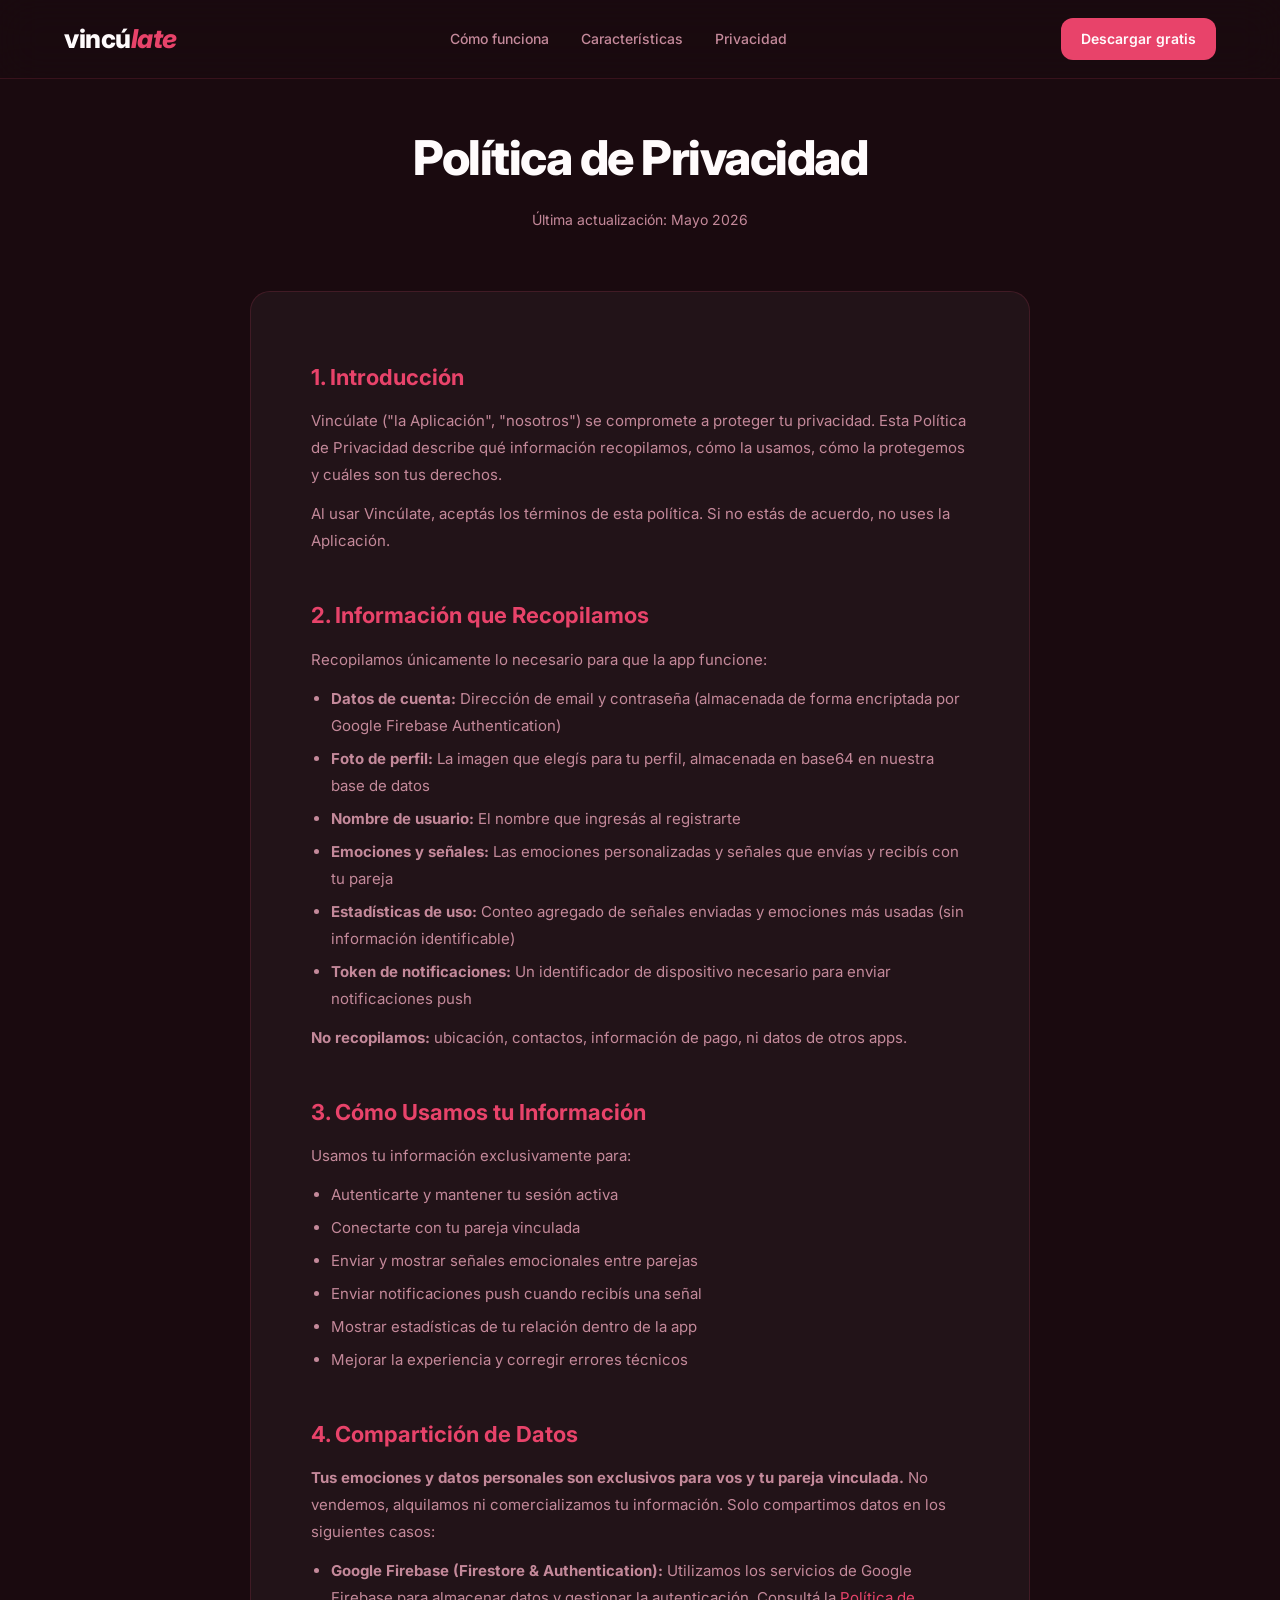
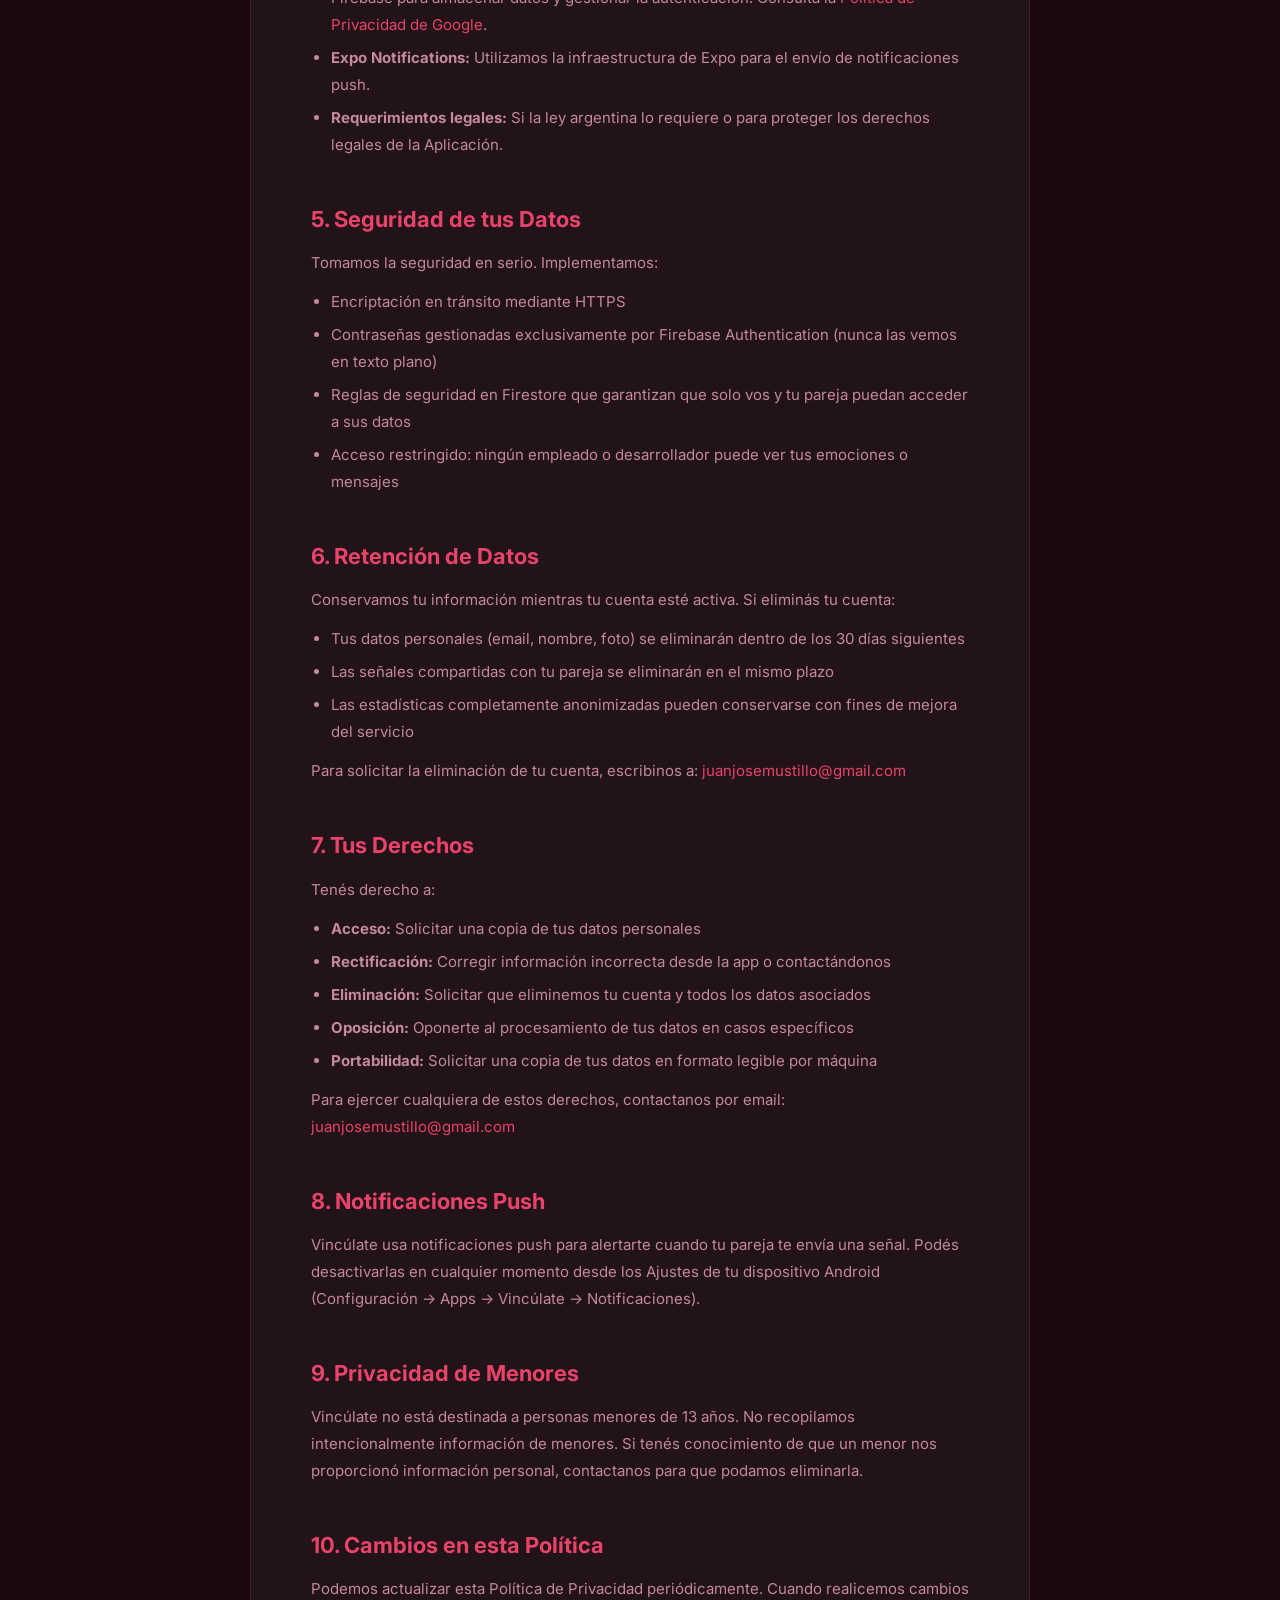
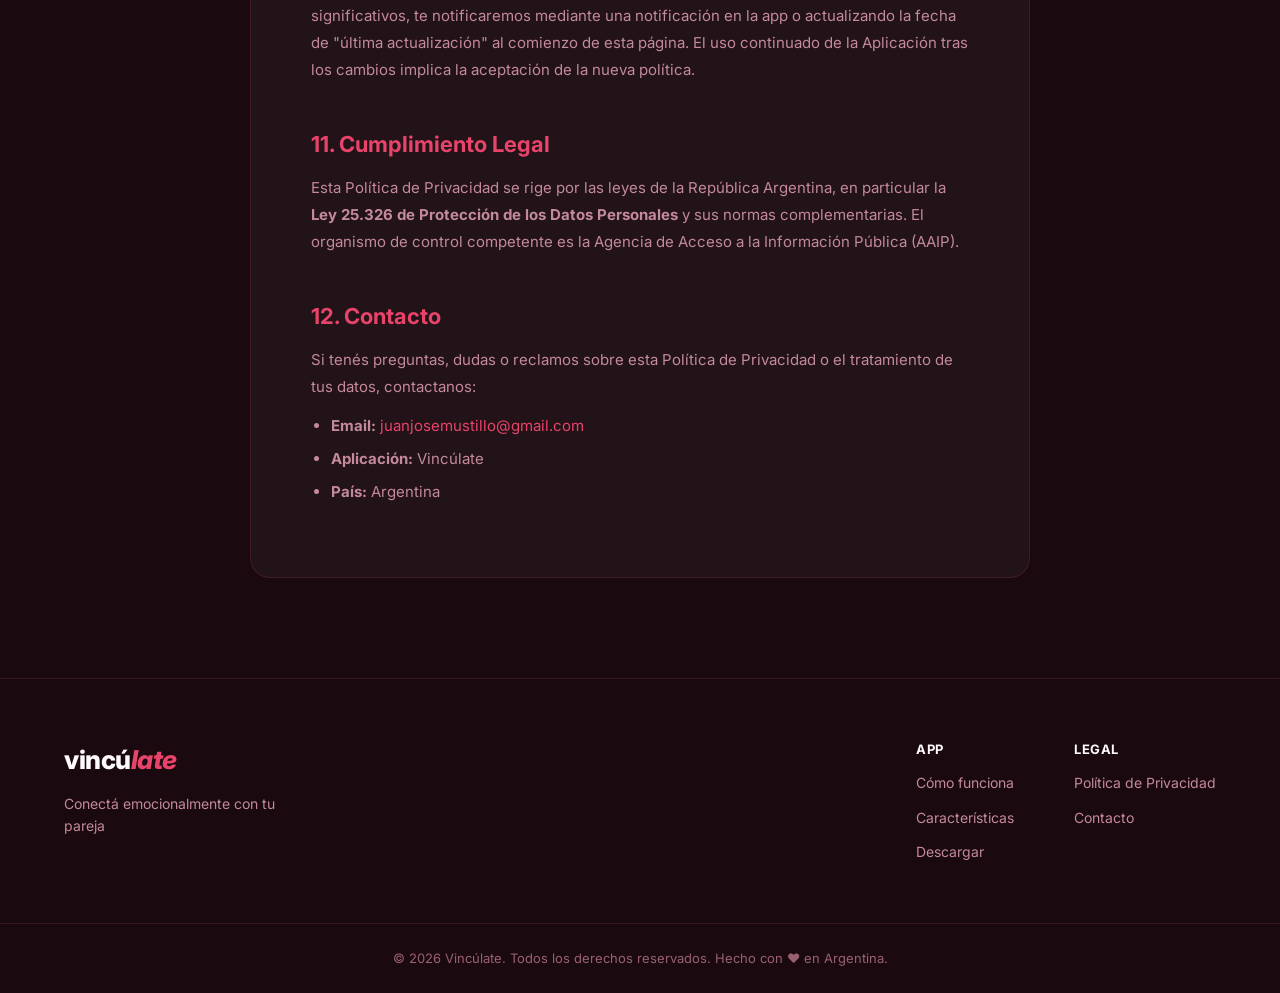
==== privacy-policy.html @ 624c6da8 "Add VINCulate landing page and privacy policy" ====
<!DOCTYPE html>
<html lang="es">
<head>
    <meta charset="UTF-8">
    <meta name="viewport" content="width=device-width, initial-scale=1.0">
    <title>Política de Privacidad — Vincúlate</title>
    <link rel="stylesheet" href="style.css">
    <link rel="preconnect" href="https://fonts.googleapis.com">
    <link href="https://fonts.googleapis.com/css2?family=Inter:wght@300;400;500;600;700;800;900&display=swap" rel="stylesheet">
</head>
<body>

    <!-- Header -->
    <header class="header" id="header">
        <div class="container header-inner">
            <a href="index.html" class="logo" style="text-decoration:none">vincú<span class="accent">late</span></a>
            <nav class="nav">
                <a href="index.html#como-funciona">Cómo funciona</a>
                <a href="index.html#caracteristicas">Características</a>
                <a href="privacy-policy.html">Privacidad</a>
            </nav>
            <a href="index.html#download" class="btn btn-primary nav-cta">Descargar gratis</a>
        </div>
    </header>

    <!-- Hero de la política -->
    <section class="policy-hero">
        <div class="container">
            <h1>Política de Privacidad</h1>
            <p class="last-updated">Última actualización: Mayo 2026</p>
        </div>
    </section>

    <!-- Contenido -->
    <section class="policy-body">
        <div class="container">
            <div class="policy-card">

                <h2>1. Introducción</h2>
                <p>
                    Vincúlate ("la Aplicación", "nosotros") se compromete a proteger tu privacidad.
                    Esta Política de Privacidad describe qué información recopilamos, cómo la usamos,
                    cómo la protegemos y cuáles son tus derechos.
                </p>
                <p>
                    Al usar Vincúlate, aceptás los términos de esta política. Si no estás de acuerdo,
                    no uses la Aplicación.
                </p>

                <h2>2. Información que Recopilamos</h2>
                <p>Recopilamos únicamente lo necesario para que la app funcione:</p>
                <ul>
                    <li><strong>Datos de cuenta:</strong> Dirección de email y contraseña (almacenada de forma encriptada por Google Firebase Authentication)</li>
                    <li><strong>Foto de perfil:</strong> La imagen que elegís para tu perfil, almacenada en base64 en nuestra base de datos</li>
                    <li><strong>Nombre de usuario:</strong> El nombre que ingresás al registrarte</li>
                    <li><strong>Emociones y señales:</strong> Las emociones personalizadas y señales que envías y recibís con tu pareja</li>
                    <li><strong>Estadísticas de uso:</strong> Conteo agregado de señales enviadas y emociones más usadas (sin información identificable)</li>
                    <li><strong>Token de notificaciones:</strong> Un identificador de dispositivo necesario para enviar notificaciones push</li>
                </ul>
                <p><strong>No recopilamos:</strong> ubicación, contactos, información de pago, ni datos de otros apps.</p>

                <h2>3. Cómo Usamos tu Información</h2>
                <p>Usamos tu información exclusivamente para:</p>
                <ul>
                    <li>Autenticarte y mantener tu sesión activa</li>
                    <li>Conectarte con tu pareja vinculada</li>
                    <li>Enviar y mostrar señales emocionales entre parejas</li>
                    <li>Enviar notificaciones push cuando recibís una señal</li>
                    <li>Mostrar estadísticas de tu relación dentro de la app</li>
                    <li>Mejorar la experiencia y corregir errores técnicos</li>
                </ul>

                <h2>4. Compartición de Datos</h2>
                <p><strong>Tus emociones y datos personales son exclusivos para vos y tu pareja vinculada.</strong> No vendemos, alquilamos ni comercializamos tu información. Solo compartimos datos en los siguientes casos:</p>
                <ul>
                    <li>
                        <strong>Google Firebase (Firestore & Authentication):</strong> Utilizamos los servicios de Google Firebase para almacenar datos y gestionar la autenticación.
                        Consultá la <a href="https://policies.google.com/privacy" target="_blank" rel="noopener">Política de Privacidad de Google</a>.
                    </li>
                    <li>
                        <strong>Expo Notifications:</strong> Utilizamos la infraestructura de Expo para el envío de notificaciones push.
                    </li>
                    <li>
                        <strong>Requerimientos legales:</strong> Si la ley argentina lo requiere o para proteger los derechos legales de la Aplicación.
                    </li>
                </ul>

                <h2>5. Seguridad de tus Datos</h2>
                <p>Tomamos la seguridad en serio. Implementamos:</p>
                <ul>
                    <li>Encriptación en tránsito mediante HTTPS</li>
                    <li>Contraseñas gestionadas exclusivamente por Firebase Authentication (nunca las vemos en texto plano)</li>
                    <li>Reglas de seguridad en Firestore que garantizan que solo vos y tu pareja puedan acceder a sus datos</li>
                    <li>Acceso restringido: ningún empleado o desarrollador puede ver tus emociones o mensajes</li>
                </ul>

                <h2>6. Retención de Datos</h2>
                <p>Conservamos tu información mientras tu cuenta esté activa. Si eliminás tu cuenta:</p>
                <ul>
                    <li>Tus datos personales (email, nombre, foto) se eliminarán dentro de los 30 días siguientes</li>
                    <li>Las señales compartidas con tu pareja se eliminarán en el mismo plazo</li>
                    <li>Las estadísticas completamente anonimizadas pueden conservarse con fines de mejora del servicio</li>
                </ul>
                <p>Para solicitar la eliminación de tu cuenta, escribinos a: <a href="mailto:juanjosemustillo@gmail.com">juanjosemustillo@gmail.com</a></p>

                <h2>7. Tus Derechos</h2>
                <p>Tenés derecho a:</p>
                <ul>
                    <li><strong>Acceso:</strong> Solicitar una copia de tus datos personales</li>
                    <li><strong>Rectificación:</strong> Corregir información incorrecta desde la app o contactándonos</li>
                    <li><strong>Eliminación:</strong> Solicitar que eliminemos tu cuenta y todos los datos asociados</li>
                    <li><strong>Oposición:</strong> Oponerte al procesamiento de tus datos en casos específicos</li>
                    <li><strong>Portabilidad:</strong> Solicitar una copia de tus datos en formato legible por máquina</li>
                </ul>
                <p>Para ejercer cualquiera de estos derechos, contactanos por email: <a href="mailto:juanjosemustillo@gmail.com">juanjosemustillo@gmail.com</a></p>

                <h2>8. Notificaciones Push</h2>
                <p>
                    Vincúlate usa notificaciones push para alertarte cuando tu pareja te envía una señal.
                    Podés desactivarlas en cualquier momento desde los Ajustes de tu dispositivo Android
                    (Configuración → Apps → Vincúlate → Notificaciones).
                </p>

                <h2>9. Privacidad de Menores</h2>
                <p>
                    Vincúlate no está destinada a personas menores de 13 años.
                    No recopilamos intencionalmente información de menores.
                    Si tenés conocimiento de que un menor nos proporcionó información personal, contactanos
                    para que podamos eliminarla.
                </p>

                <h2>10. Cambios en esta Política</h2>
                <p>
                    Podemos actualizar esta Política de Privacidad periódicamente.
                    Cuando realicemos cambios significativos, te notificaremos mediante una notificación en la app
                    o actualizando la fecha de "última actualización" al comienzo de esta página.
                    El uso continuado de la Aplicación tras los cambios implica la aceptación de la nueva política.
                </p>

                <h2>11. Cumplimiento Legal</h2>
                <p>
                    Esta Política de Privacidad se rige por las leyes de la República Argentina,
                    en particular la <strong>Ley 25.326 de Protección de los Datos Personales</strong>
                    y sus normas complementarias. El organismo de control competente es la
                    Agencia de Acceso a la Información Pública (AAIP).
                </p>

                <h2>12. Contacto</h2>
                <p>Si tenés preguntas, dudas o reclamos sobre esta Política de Privacidad o el tratamiento de tus datos, contactanos:</p>
                <ul>
                    <li><strong>Email:</strong> <a href="mailto:juanjosemustillo@gmail.com">juanjosemustillo@gmail.com</a></li>
                    <li><strong>Aplicación:</strong> Vincúlate</li>
                    <li><strong>País:</strong> Argentina</li>
                </ul>

            </div>
        </div>
    </section>

    <!-- Footer -->
    <footer class="footer">
        <div class="container footer-inner">
            <div class="footer-brand">
                <div class="logo">vincú<span class="accent">late</span></div>
                <p>Conectá emocionalmente con tu pareja</p>
            </div>
            <div class="footer-links">
                <div class="footer-col">
                    <div class="footer-col-title">App</div>
                    <a href="index.html#como-funciona">Cómo funciona</a>
                    <a href="index.html#caracteristicas">Características</a>
                    <a href="index.html#download">Descargar</a>
                </div>
                <div class="footer-col">
                    <div class="footer-col-title">Legal</div>
                    <a href="privacy-policy.html">Política de Privacidad</a>
                    <a href="mailto:juanjosemustillo@gmail.com">Contacto</a>
                </div>
            </div>
        </div>
        <div class="footer-bottom">
            <div class="container">
                <p>&copy; 2026 Vincúlate. Todos los derechos reservados. Hecho con ❤️ en Argentina.</p>
            </div>
        </div>
    </footer>

    <script src="app.js"></script>
</body>
</html>
---- style.css ----
/* ========== RESET & BASE ========== */
*, *::before, *::after { margin: 0; padding: 0; box-sizing: border-box; }

:root {
    --primary: #E8436A;
    --primary-dark: #c73057;
    --dark: #1A0A0F;
    --dark2: #2D1520;
    --dark3: #3D1525;
    --light: #FFFBFC;
    --gray: #C4899A;
    --gray2: #9A6070;
    --glass: rgba(255, 251, 252, 0.04);
    --glass-border: rgba(232, 67, 106, 0.15);
    --radius: 20px;
    --radius-sm: 12px;
}

html { scroll-behavior: smooth; }

body {
    font-family: 'Inter', -apple-system, BlinkMacSystemFont, sans-serif;
    background: var(--dark);
    color: var(--light);
    overflow-x: hidden;
    line-height: 1.6;
}

.container { max-width: 1200px; margin: 0 auto; padding: 0 24px; }

/* ========== HEADER ========== */
.header {
    position: fixed;
    top: 0; left: 0; right: 0;
    z-index: 999;
    padding: 18px 0;
    background: rgba(26, 10, 15, 0.8);
    backdrop-filter: blur(20px);
    border-bottom: 1px solid var(--glass-border);
    transition: all 0.3s;
}

.header.scrolled { padding: 12px 0; }

.header-inner {
    display: flex;
    align-items: center;
    justify-content: space-between;
    gap: 32px;
}

.logo {
    font-size: 26px;
    font-weight: 800;
    color: var(--light);
    letter-spacing: -0.5px;
    white-space: nowrap;
}

.accent { color: var(--primary); font-style: italic; }

.nav { display: flex; gap: 32px; align-items: center; }

.nav a {
    color: var(--gray);
    text-decoration: none;
    font-size: 14px;
    font-weight: 500;
    transition: color 0.2s;
    white-space: nowrap;
}

.nav a:hover { color: var(--light); }

/* ========== BUTTONS ========== */
.btn {
    display: inline-flex;
    align-items: center;
    gap: 8px;
    padding: 12px 24px;
    border-radius: var(--radius-sm);
    font-weight: 600;
    font-size: 15px;
    text-decoration: none;
    border: none;
    cursor: pointer;
    transition: all 0.2s;
    white-space: nowrap;
}

.btn-primary {
    background: var(--primary);
    color: var(--light);
}
.btn-primary:hover { background: var(--primary-dark); transform: translateY(-2px); box-shadow: 0 8px 30px rgba(232,67,106,0.35); }

.btn-ghost {
    background: transparent;
    color: var(--gray);
    border: 1px solid var(--dark3);
}
.btn-ghost:hover { color: var(--light); border-color: var(--gray2); }

.btn-lg { padding: 16px 32px; font-size: 16px; border-radius: 14px; }
.btn-xl { padding: 20px 48px; font-size: 18px; border-radius: 16px; font-weight: 700; }
.nav-cta { padding: 10px 20px; font-size: 14px; }

/* ========== HERO ========== */
.hero {
    min-height: 100vh;
    display: flex;
    align-items: center;
    padding: 120px 0 80px;
    position: relative;
    overflow: hidden;
}

.hero-bg { position: absolute; inset: 0; overflow: hidden; pointer-events: none; }

.blob {
    position: absolute;
    border-radius: 50%;
    filter: blur(80px);
    opacity: 0.4;
    animation: blobPulse 8s ease-in-out infinite;
}

.blob-1 { width: 500px; height: 500px; background: #E8436A; top: -100px; right: -100px; animation-delay: 0s; }
.blob-2 { width: 400px; height: 400px; background: #6C2035; bottom: -50px; left: -100px; animation-delay: 3s; }
.blob-3 { width: 300px; height: 300px; background: #E8436A; top: 50%; left: 40%; animation-delay: 6s; }

@keyframes blobPulse {
    0%, 100% { transform: scale(1) translate(0, 0); }
    33% { transform: scale(1.1) translate(20px, -20px); }
    66% { transform: scale(0.9) translate(-20px, 20px); }
}

.hero-inner {
    display: grid;
    grid-template-columns: 1fr 1fr;
    gap: 80px;
    align-items: center;
    position: relative;
    z-index: 1;
}

.hero-badge {
    display: inline-flex;
    align-items: center;
    gap: 8px;
    padding: 8px 16px;
    background: var(--glass);
    border: 1px solid var(--glass-border);
    border-radius: 100px;
    font-size: 14px;
    color: var(--gray);
    margin-bottom: 24px;
}

.hero-title {
    font-size: 64px;
    font-weight: 800;
    line-height: 1.1;
    letter-spacing: -2px;
    margin-bottom: 24px;
}

.gradient-text {
    background: linear-gradient(135deg, #E8436A 0%, #FF8CA8 100%);
    -webkit-background-clip: text;
    -webkit-text-fill-color: transparent;
    background-clip: text;
}

.hero-subtitle {
    font-size: 18px;
    color: var(--gray);
    max-width: 480px;
    line-height: 1.7;
    margin-bottom: 40px;
}

.hero-actions { display: flex; gap: 16px; flex-wrap: wrap; margin-bottom: 20px; }

.hero-disclaimer { font-size: 13px; color: var(--gray2); }

/* Phone mockup */
.hero-phone { position: relative; display: flex; justify-content: center; }

.phone-mockup {
    position: relative;
    width: 280px;
    border-radius: 44px;
    background: linear-gradient(145deg, #3a1520 0%, #1a0a0f 100%);
    border: 2px solid rgba(232,67,106,0.3);
    padding: 16px;
    box-shadow: 0 40px 80px rgba(0,0,0,0.6), 0 0 0 1px rgba(255,255,255,0.05) inset;
}

.phone-mockup::before {
    content: '';
    position: absolute;
    top: 12px;
    left: 50%;
    transform: translateX(-50%);
    width: 80px;
    height: 6px;
    background: rgba(255,255,255,0.15);
    border-radius: 10px;
}

.phone-screen {
    border-radius: 32px;
    overflow: hidden;
    background: var(--dark);
    height: 520px;
}

.phone-sm .phone-screen { height: 420px; }
.phone-sm { width: 220px; }

.phone-featured { border-color: rgba(232,67,106,0.6); box-shadow: 0 0 40px rgba(232,67,106,0.2), 0 40px 80px rgba(0,0,0,0.6); }
.phone-preview .phone-screen { height: 450px; }

/* Floating badges */
.phone-floating {
    position: absolute;
    background: rgba(255,251,252,0.1);
    backdrop-filter: blur(10px);
    border: 1px solid rgba(232,67,106,0.3);
    border-radius: 12px;
    padding: 10px 16px;
    font-size: 13px;
    font-weight: 500;
    color: var(--light);
    white-space: nowrap;
    animation: floatBadge 4s ease-in-out infinite;
}

.phone-notif { top: 80px; left: -80px; animation-delay: 0s; }
.phone-stat { bottom: 100px; right: -80px; animation-delay: 2s; }

@keyframes floatBadge {
    0%, 100% { transform: translateY(0); }
    50% { transform: translateY(-8px); }
}

/* ========== APP SCREENS ========== */
.app-screen { padding: 20px 16px; height: 100%; display: flex; flex-direction: column; gap: 12px; }

/* Home screen */
.app-home { background: var(--dark); }
.app-header-bar { display: flex; justify-content: space-between; align-items: center; margin-top: 24px; }
.app-greeting { font-size: 16px; font-weight: 700; color: var(--light); }
.app-avatar { width: 36px; height: 36px; background: var(--primary); border-radius: 50%; }
.app-vinculo-card { background: var(--glass); border: 1px solid var(--glass-border); border-radius: 16px; padding: 12px; display: flex; align-items: center; gap: 10px; }
.app-partner-avatar { width: 32px; height: 32px; background: linear-gradient(135deg, #E8436A, #6C2035); border-radius: 50%; }
.app-partner-name { font-size: 13px; font-weight: 600; color: var(--light); flex: 1; }
.app-status-dot { width: 8px; height: 8px; background: #44B8A8; border-radius: 50%; }
.app-emotion-grid { display: grid; grid-template-columns: 1fr 1fr; gap: 8px; }
.app-emotion { background: var(--glass); border: 1px solid rgba(255,255,255,0.08); border-radius: 12px; display: flex; align-items: center; justify-content: center; font-size: 28px; padding: 14px; }
.app-recent-signal { background: rgba(232,67,106,0.1); border: 1px solid rgba(232,67,106,0.2); border-radius: 12px; padding: 10px 12px; }
.signal-label { font-size: 10px; color: var(--primary); font-weight: 600; text-transform: uppercase; letter-spacing: 0.5px; }
.signal-content { font-size: 13px; color: var(--light); margin-top: 4px; }

/* Login screen */
.login-screen { background: var(--dark); align-items: center; justify-content: center; }
.login-logo { font-size: 26px; font-weight: 800; color: var(--light); margin-bottom: 4px; }
.login-subtitle { font-size: 12px; color: var(--gray); margin-bottom: 20px; }
.login-field { background: var(--dark2); border: 1px solid var(--dark3); border-radius: 10px; padding: 10px 14px; font-size: 12px; color: var(--gray); width: 100%; margin-bottom: 8px; }
.login-pass { color: var(--light); }
.login-btn { background: var(--primary); border-radius: 10px; padding: 10px; font-size: 13px; font-weight: 700; color: var(--light); text-align: center; width: 100%; margin-top: 4px; }
.login-link { font-size: 11px; color: var(--gray); text-align: center; margin-top: 10px; }

/* Vincular screen */
.vincular-screen { background: var(--dark); align-items: center; justify-content: center; gap: 10px; }
.vincular-title { font-size: 16px; font-weight: 700; color: var(--light); text-align: center; line-height: 1.3; }
.vincular-code-box { background: var(--glass); border: 1px solid var(--glass-border); border-radius: 14px; padding: 14px 20px; text-align: center; width: 100%; }
.vincular-code-label { font-size: 10px; color: var(--gray); text-transform: uppercase; letter-spacing: 0.5px; }
.vincular-code { font-size: 22px; font-weight: 800; color: var(--primary); letter-spacing: 4px; }
.vincular-or { font-size: 11px; color: var(--gray2); }
.vincular-input { background: var(--dark2); border: 1px solid var(--dark3); border-radius: 10px; padding: 10px 14px; font-size: 11px; color: var(--gray); width: 100%; text-align: center; }
.vincular-btn { background: var(--primary); border-radius: 10px; padding: 10px; font-size: 13px; font-weight: 700; color: var(--light); text-align: center; width: 100%; }

/* Home screen 2 */
.home-screen2 { background: var(--dark); gap: 10px; }
.hs2-greeting { font-size: 14px; font-weight: 600; color: var(--light); margin-top: 20px; }
.hs2-emotions { display: grid; grid-template-columns: 1fr 1fr; gap: 8px; }
.hs2-em { background: var(--glass); border: 1px solid rgba(255,255,255,0.06); border-radius: 12px; padding: 10px; text-align: center; font-size: 20px; color: var(--light); }
.hs2-em span { display: block; font-size: 9px; color: var(--gray); margin-top: 4px; }
.hs2-em.active { background: rgba(232,67,106,0.2); border-color: var(--primary); }
.hs2-send { background: var(--primary); border-radius: 10px; padding: 10px; font-size: 12px; font-weight: 700; color: var(--light); text-align: center; }
.hs2-notif { background: rgba(68,184,168,0.15); border: 1px solid rgba(68,184,168,0.3); border-radius: 8px; padding: 8px 10px; font-size: 10px; color: #44B8A8; text-align: center; }

/* Preview Home */
.preview-home { background: var(--dark); gap: 8px; }
.ph-status { font-size: 11px; color: var(--gray); font-weight: 600; text-align: right; margin-top: 6px; }
.ph-header { display: flex; justify-content: space-between; align-items: center; }
.ph-greet { font-size: 15px; font-weight: 700; }
.ph-avatar-small { width: 28px; height: 28px; background: var(--primary); border-radius: 50%; }
.ph-pareja { display: flex; align-items: center; gap: 10px; background: var(--glass); border: 1px solid var(--glass-border); border-radius: 12px; padding: 10px; }
.ph-pareja-avatar { width: 36px; height: 36px; background: linear-gradient(135deg,#E8436A,#6C2035); border-radius: 50%; }
.ph-pareja-name { font-size: 13px; font-weight: 700; }
.ph-pareja-status { font-size: 10px; color: #44B8A8; }
.ph-emotions-label { font-size: 11px; color: var(--gray); font-weight: 600; }
.ph-emotions-list { display: grid; grid-template-columns: repeat(4,1fr); gap: 6px; }
.ph-em { background: var(--glass); border: 1px solid rgba(255,255,255,0.06); border-radius: 10px; padding: 10px 6px; font-size: 20px; text-align: center; }
.ph-send-btn { background: var(--primary); border-radius: 10px; padding: 10px; font-size: 12px; font-weight: 700; text-align: center; color: var(--light); }

/* Preview Recepcion */
.preview-recepcion { background: var(--dark); gap: 10px; }
.prec-title { font-size: 15px; font-weight: 700; margin-top: 10px; }
.prec-card { display: flex; align-items: center; gap: 10px; background: var(--glass); border: 1px solid var(--glass-border); border-radius: 12px; padding: 10px; }
.prec-emoji { font-size: 24px; }
.prec-name { font-size: 12px; font-weight: 600; }
.prec-time { font-size: 10px; color: var(--gray); }
.prec-respond-btn { background: var(--primary); border-radius: 10px; padding: 10px; font-size: 12px; font-weight: 700; text-align: center; color: var(--light); margin-top: 4px; }

/* Preview Stats */
.preview-stats { background: var(--dark); gap: 10px; }
.pst-title { font-size: 15px; font-weight: 700; margin-top: 10px; }
.pst-card { background: rgba(232,67,106,0.1); border: 1px solid rgba(232,67,106,0.2); border-radius: 12px; padding: 14px; text-align: center; }
.pst-num { font-size: 36px; font-weight: 800; color: var(--primary); }
.pst-label { font-size: 11px; color: var(--gray); }
.pst-bar-label { font-size: 10px; color: var(--gray); font-weight: 600; text-transform: uppercase; }
.pst-bar { background: var(--dark2); border-radius: 6px; height: 26px; overflow: hidden; }
.pst-fill { background: var(--primary); height: 100%; border-radius: 6px; display: flex; align-items: center; padding-left: 8px; font-size: 10px; font-weight: 700; color: var(--light); transition: width 1s; }
.pst-fill2 { background: #FF9A3C; }
.pst-fill3 { background: #6C63FF; }

/* ========== SECTIONS ========== */
.section { padding: 100px 0; }

.section-tag {
    display: inline-block;
    padding: 6px 16px;
    background: rgba(232,67,106,0.12);
    border: 1px solid rgba(232,67,106,0.25);
    border-radius: 100px;
    font-size: 13px;
    color: var(--primary);
    font-weight: 600;
    margin-bottom: 16px;
}

.section-title {
    font-size: 44px;
    font-weight: 800;
    letter-spacing: -1.5px;
    line-height: 1.1;
    margin-bottom: 60px;
}

/* ========== STEPS / CAROUSEL ========== */
.steps-section { background: rgba(255,251,252,0.01); }

.steps-carousel { position: relative; overflow: hidden; }

.steps-track {
    display: flex;
    transition: transform 0.5s cubic-bezier(0.4, 0, 0.2, 1);
}

.step-slide {
    min-width: 100%;
    display: grid;
    grid-template-columns: 1fr 1fr;
    gap: 80px;
    align-items: center;
    padding: 20px 0 60px;
}

.step-phone { display: flex; justify-content: center; }

.step-info { }

.step-num {
    font-size: 80px;
    font-weight: 900;
    color: rgba(232,67,106,0.12);
    line-height: 1;
    letter-spacing: -3px;
    margin-bottom: 16px;
}

.step-info h3 {
    font-size: 32px;
    font-weight: 700;
    margin-bottom: 16px;
    letter-spacing: -0.5px;
}

.step-info p { font-size: 16px; color: var(--gray); line-height: 1.7; max-width: 360px; margin-bottom: 10px; }
.step-sub { font-size: 14px; color: var(--primary); font-weight: 600; margin-bottom: 0 !important; }

.carousel-controls {
    display: flex;
    align-items: center;
    justify-content: center;
    gap: 20px;
    margin-top: 10px;
}

.carousel-btn {
    width: 48px; height: 48px;
    border-radius: 50%;
    background: var(--glass);
    border: 1px solid var(--glass-border);
    color: var(--light);
    font-size: 20px;
    cursor: pointer;
    transition: all 0.2s;
    display: flex;
    align-items: center;
    justify-content: center;
}

.carousel-btn:hover { background: rgba(232,67,106,0.2); border-color: var(--primary); }

.carousel-dots { display: flex; gap: 8px; }

.dot {
    width: 8px; height: 8px;
    border-radius: 50%;
    background: var(--dark3);
    cursor: pointer;
    transition: all 0.3s;
}

.dot.active { background: var(--primary); width: 24px; border-radius: 4px; }

/* ========== FEATURES ========== */
.features-section { background: linear-gradient(180deg, var(--dark) 0%, rgba(45,21,32,0.3) 100%); }

.features-grid {
    display: grid;
    grid-template-columns: repeat(3, 1fr);
    grid-template-rows: auto auto;
    gap: 20px;
}

.feature-card {
    background: var(--glass);
    border: 1px solid var(--glass-border);
    border-radius: var(--radius);
    padding: 36px;
    transition: all 0.3s;
}

.feature-card:hover {
    background: rgba(232,67,106,0.06);
    border-color: rgba(232,67,106,0.3);
    transform: translateY(-4px);
}

.feature-large { grid-column: span 2; }

.feature-dark { background: rgba(232,67,106,0.08); border-color: rgba(232,67,106,0.2); }

.feature-icon-big { font-size: 40px; margin-bottom: 16px; }

.feature-card h3 { font-size: 20px; font-weight: 700; margin-bottom: 12px; letter-spacing: -0.3px; }

.feature-card p { font-size: 14px; color: var(--gray); line-height: 1.7; }

.feature-visual { display: flex; align-items: center; gap: 12px; margin-top: 20px; }

.fv-signal {
    background: rgba(232,67,106,0.15);
    border: 1px solid rgba(232,67,106,0.3);
    padding: 8px 16px;
    border-radius: 100px;
    font-size: 14px;
    font-weight: 600;
    color: var(--primary);
}

.fv-arrow { font-size: 20px; color: var(--gray2); }

.fv-notif {
    background: var(--glass);
    border: 1px solid var(--glass-border);
    padding: 8px 16px;
    border-radius: 100px;
    font-size: 14px;
    color: var(--light);
}

.fv-notif-demo { margin-top: 20px; flex-direction: column; align-items: flex-start; }

.fv-phone-notif {
    display: flex;
    align-items: center;
    gap: 12px;
    background: rgba(255,255,255,0.08);
    border: 1px solid rgba(255,255,255,0.1);
    border-radius: 16px;
    padding: 14px 18px;
    width: 100%;
}

.fv-notif-icon { font-size: 24px; }
.fv-notif-title { font-size: 13px; font-weight: 700; }
.fv-notif-sub { font-size: 12px; color: var(--gray); }

/* ========== PREVIEW SECTION ========== */
.preview-section { background: var(--dark); }
.preview-section .section-title { margin-bottom: 60px; }

.preview-screens {
    display: flex;
    justify-content: center;
    align-items: flex-end;
    gap: 24px;
    padding: 20px 0;
}

.preview-item { display: flex; flex-direction: column; align-items: center; gap: 20px; }

.preview-center { transform: translateY(-20px); }

.preview-label {
    font-size: 14px;
    color: var(--gray);
    font-weight: 500;
}

.preview-center .preview-label { color: var(--primary); font-weight: 600; }

/* ========== TESTIMONIALS ========== */
.testimonials-section { background: rgba(255,251,252,0.01); }

.testimonials-grid {
    display: grid;
    grid-template-columns: repeat(3, 1fr);
    gap: 20px;
}

.testimonial-card {
    background: var(--glass);
    border: 1px solid var(--glass-border);
    border-radius: var(--radius);
    padding: 32px;
    transition: all 0.3s;
}

.testimonial-card:hover { transform: translateY(-4px); }

.test-featured {
    background: rgba(232,67,106,0.08);
    border-color: rgba(232,67,106,0.3);
}

.test-stars { font-size: 18px; margin-bottom: 16px; }

.testimonial-card p {
    font-size: 15px;
    color: var(--gray);
    line-height: 1.7;
    margin-bottom: 16px;
    font-style: italic;
}

.test-author { font-size: 13px; color: var(--primary); font-weight: 600; }

/* ========== CTA ========== */
.cta-section {
    position: relative;
    text-align: center;
    overflow: hidden;
}

.cta-bg { position: absolute; inset: 0; overflow: hidden; pointer-events: none; }

.blob-cta1 { width: 600px; height: 600px; background: #E8436A; top: -200px; left: 50%; transform: translateX(-50%); opacity: 0.15; filter: blur(100px); }
.blob-cta2 { width: 400px; height: 400px; background: #6C2035; bottom: -100px; left: 50%; transform: translateX(-50%); opacity: 0.2; filter: blur(80px); }

.cta-inner { position: relative; z-index: 1; }

.cta-badge {
    display: inline-block;
    padding: 8px 20px;
    background: rgba(232,67,106,0.15);
    border: 1px solid rgba(232,67,106,0.3);
    border-radius: 100px;
    font-size: 13px;
    color: var(--primary);
    font-weight: 600;
    margin-bottom: 24px;
}

.cta-section h2 { font-size: 56px; font-weight: 800; letter-spacing: -2px; line-height: 1.1; margin-bottom: 16px; }

.cta-section > .cta-inner > p { font-size: 18px; color: var(--gray); margin-bottom: 40px; }

.cta-disclaimer { font-size: 13px; color: var(--gray2); margin-top: 16px; }

/* ========== FOOTER ========== */
.footer {
    border-top: 1px solid var(--glass-border);
    padding-top: 60px;
}

.footer-inner {
    display: flex;
    justify-content: space-between;
    gap: 60px;
    padding-bottom: 60px;
}

.footer-brand .logo { margin-bottom: 12px; }
.footer-brand p { font-size: 14px; color: var(--gray); max-width: 240px; }

.footer-links { display: flex; gap: 60px; }

.footer-col { display: flex; flex-direction: column; gap: 12px; }

.footer-col-title { font-size: 13px; font-weight: 700; color: var(--light); text-transform: uppercase; letter-spacing: 0.5px; }

.footer-col a { font-size: 14px; color: var(--gray); text-decoration: none; transition: color 0.2s; }
.footer-col a:hover { color: var(--primary); }

.footer-bottom {
    border-top: 1px solid var(--glass-border);
    padding: 24px 0;
    text-align: center;
}

.footer-bottom p { font-size: 13px; color: var(--gray2); }

/* ========== POLICY PAGE ========== */
.policy-hero {
    padding: 120px 0 60px;
    text-align: center;
}

.policy-hero h1 { font-size: 48px; font-weight: 800; letter-spacing: -1.5px; margin-bottom: 12px; }
.policy-hero .last-updated { color: var(--gray); font-size: 14px; }

.policy-body { padding: 0 0 100px; }

.policy-card {
    background: var(--glass);
    border: 1px solid var(--glass-border);
    border-radius: var(--radius);
    padding: 60px;
    max-width: 780px;
    margin: 0 auto;
}

.policy-card h2 {
    font-size: 22px;
    font-weight: 700;
    color: var(--primary);
    margin: 36px 0 12px;
    padding-top: 8px;
}

.policy-card h2:first-child { margin-top: 0; }

.policy-card p { font-size: 15px; color: var(--gray); line-height: 1.8; margin-bottom: 12px; }

.policy-card ul { padding-left: 20px; margin-bottom: 12px; }

.policy-card li { font-size: 15px; color: var(--gray); line-height: 1.8; margin-bottom: 6px; }

.policy-card a { color: var(--primary); text-decoration: none; }
.policy-card a:hover { text-decoration: underline; }

/* ========== PHONE IMAGE ========== */
.phone-screen-img { padding: 0; }
.phone-screen-img img { width: 100%; height: 100%; object-fit: cover; object-position: top; border-radius: 32px; display: block; }
.phone-md { width: 260px; }
.phone-md .phone-screen { height: 490px; }

/* ========== PREVIEW 5 PANTALLAS ========== */
.preview-screens { display: flex; justify-content: center; align-items: flex-end; gap: 16px; padding: 20px 0; flex-wrap: wrap; }
.preview-item { display: flex; flex-direction: column; align-items: center; gap: 16px; }
.preview-center { transform: translateY(-30px); }
.preview-label { font-size: 13px; color: var(--gray); font-weight: 500; }
.preview-center .preview-label { color: var(--primary); font-weight: 600; }
.phone-preview { width: 175px; }
.phone-preview .phone-screen { height: 360px; }
.phone-featured { border-color: rgba(232,67,106,0.6); box-shadow: 0 0 40px rgba(232,67,106,0.25), 0 40px 80px rgba(0,0,0,0.6); }

/* ========== VINCULAR SECTION ========== */
.vincular-section { background: rgba(61,21,37,0.15); }
.vincular-inner { display: grid; grid-template-columns: 1fr 1fr; gap: 80px; align-items: center; }
.vincular-text h2 { font-size: 44px; font-weight: 800; letter-spacing: -1.5px; line-height: 1.1; margin-bottom: 20px; }
.vincular-text p { font-size: 16px; color: var(--gray); line-height: 1.7; margin-bottom: 12px; }
.vincular-sub { color: var(--primary) !important; font-weight: 600; }
.vincular-phone { display: flex; justify-content: center; }

/* ========== RESPONSIVE ========== */
@media (max-width: 1024px) {
    .hero-title { font-size: 48px; }
    .features-grid { grid-template-columns: 1fr 1fr; }
    .feature-large { grid-column: span 2; }
    .testimonials-grid { grid-template-columns: 1fr; max-width: 520px; margin: 0 auto; }
    .preview-screens { gap: 12px; }
}

@media (max-width: 768px) {
    .nav { display: none; }
    .hero-inner { grid-template-columns: 1fr; gap: 40px; }
    .hero-title { font-size: 36px; }
    .hero-subtitle { font-size: 16px; }
    .hero-phone { display: none; }
    .section-title { font-size: 32px; }
    .step-slide { grid-template-columns: 1fr; gap: 40px; }
    .step-num { font-size: 60px; }
    .features-grid { grid-template-columns: 1fr; }
    .feature-large { grid-column: span 1; }
    .preview-screens { flex-direction: column; align-items: center; }
    .preview-center { transform: none; }
    .cta-section h2 { font-size: 36px; }
    .footer-inner { flex-direction: column; gap: 40px; }
    .footer-links { flex-direction: column; gap: 40px; }
    .policy-card { padding: 30px 20px; }
}
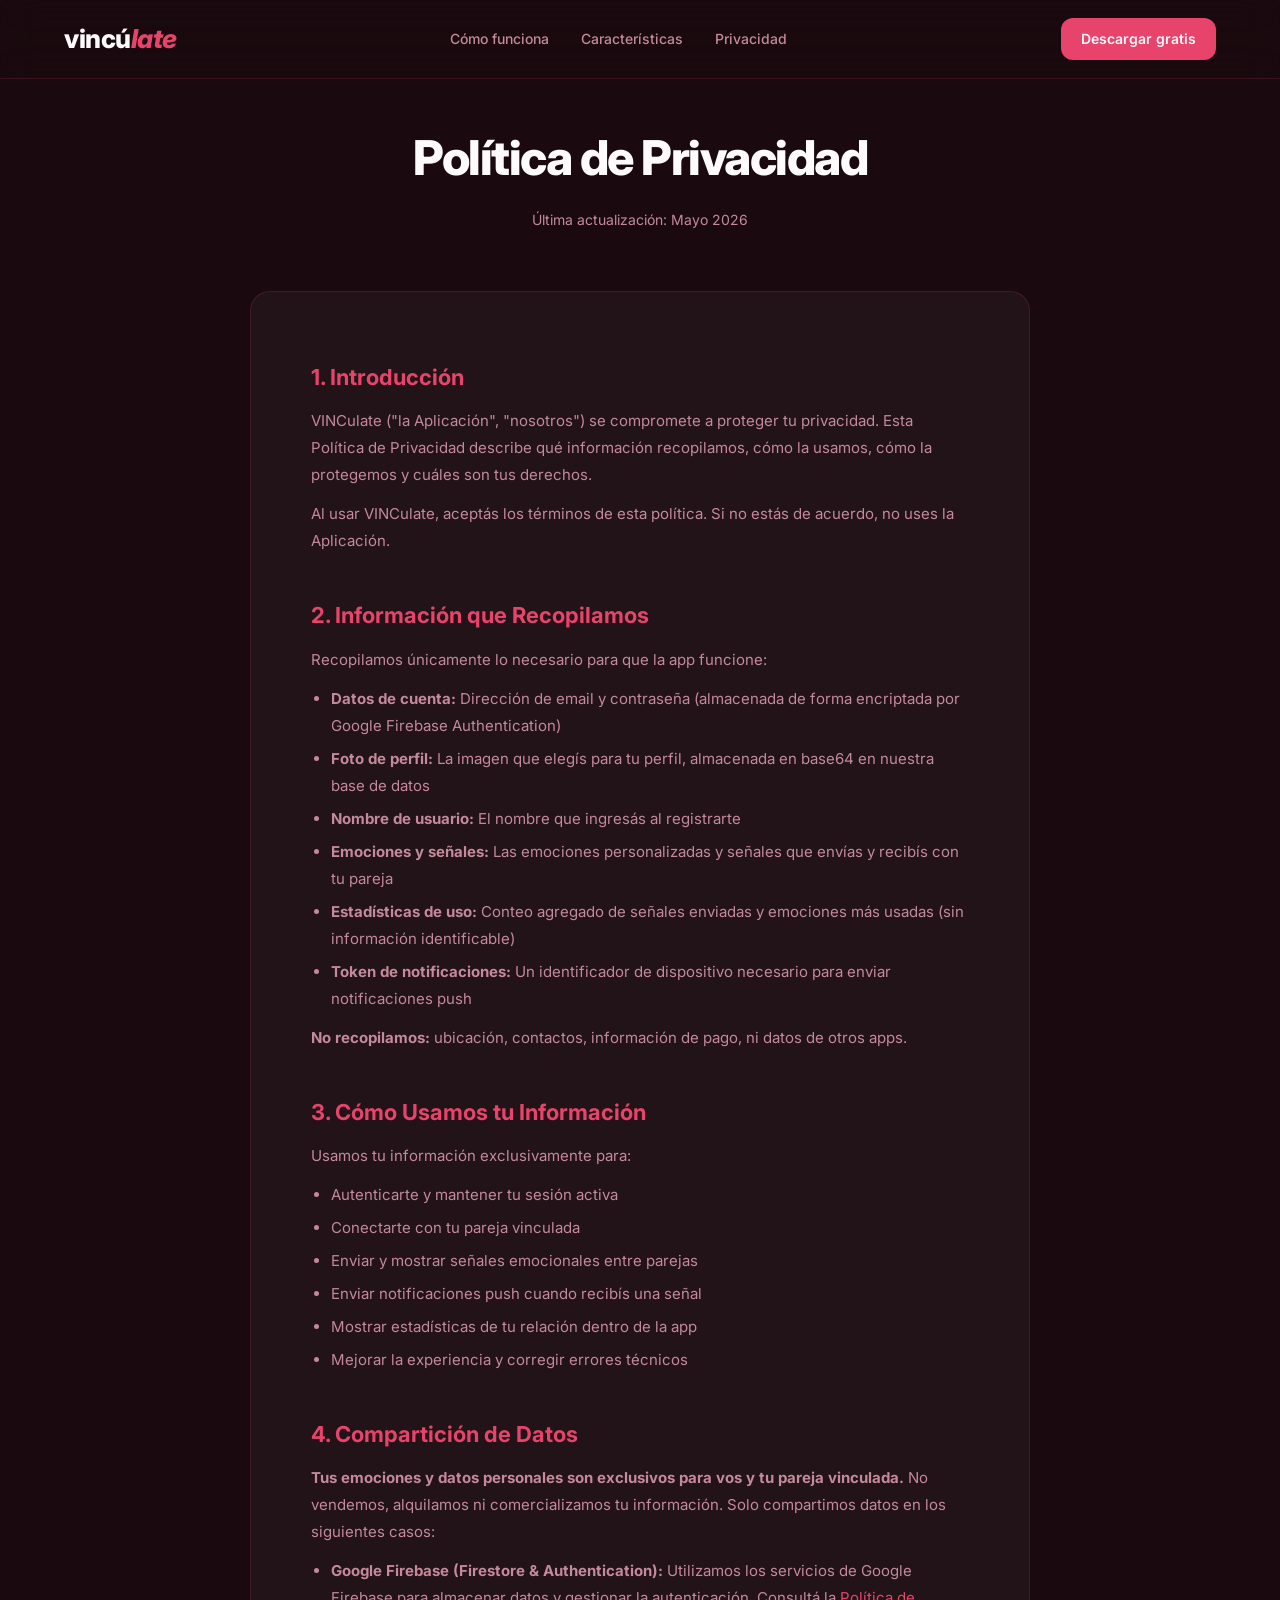
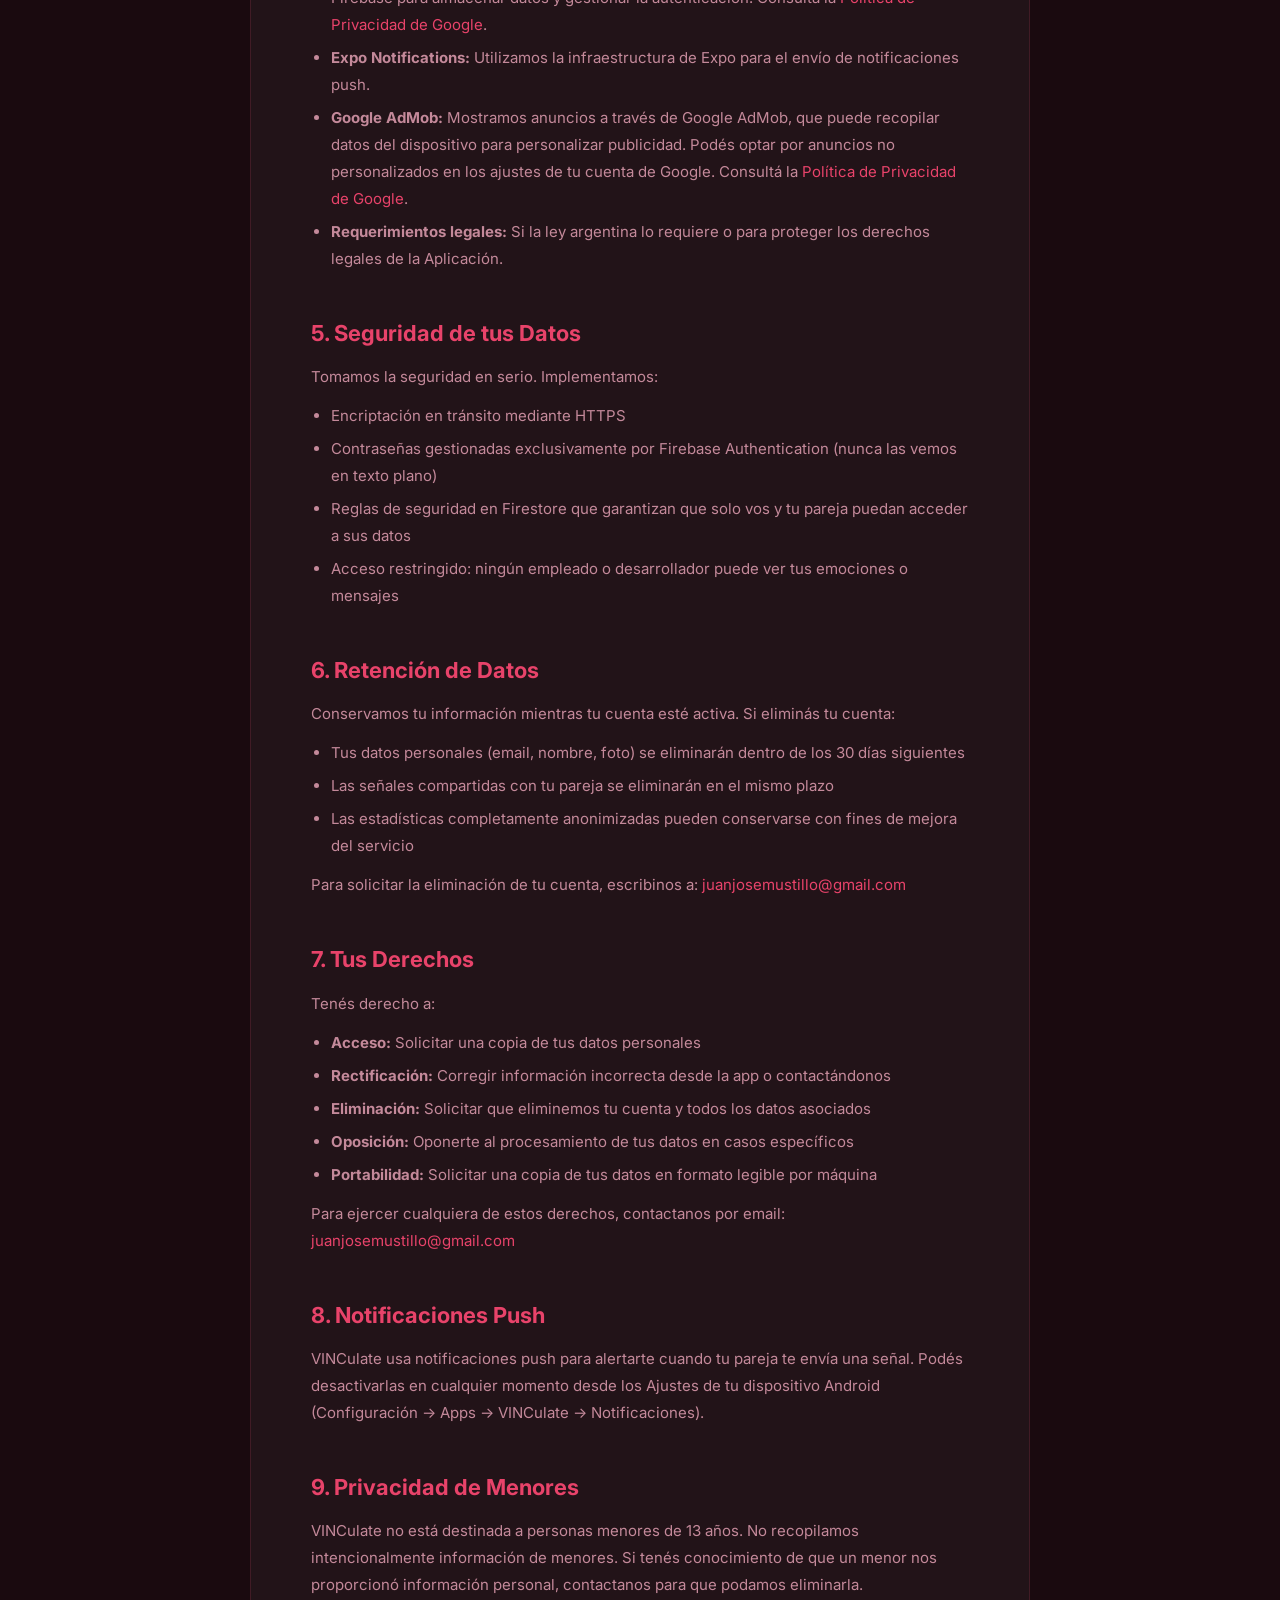
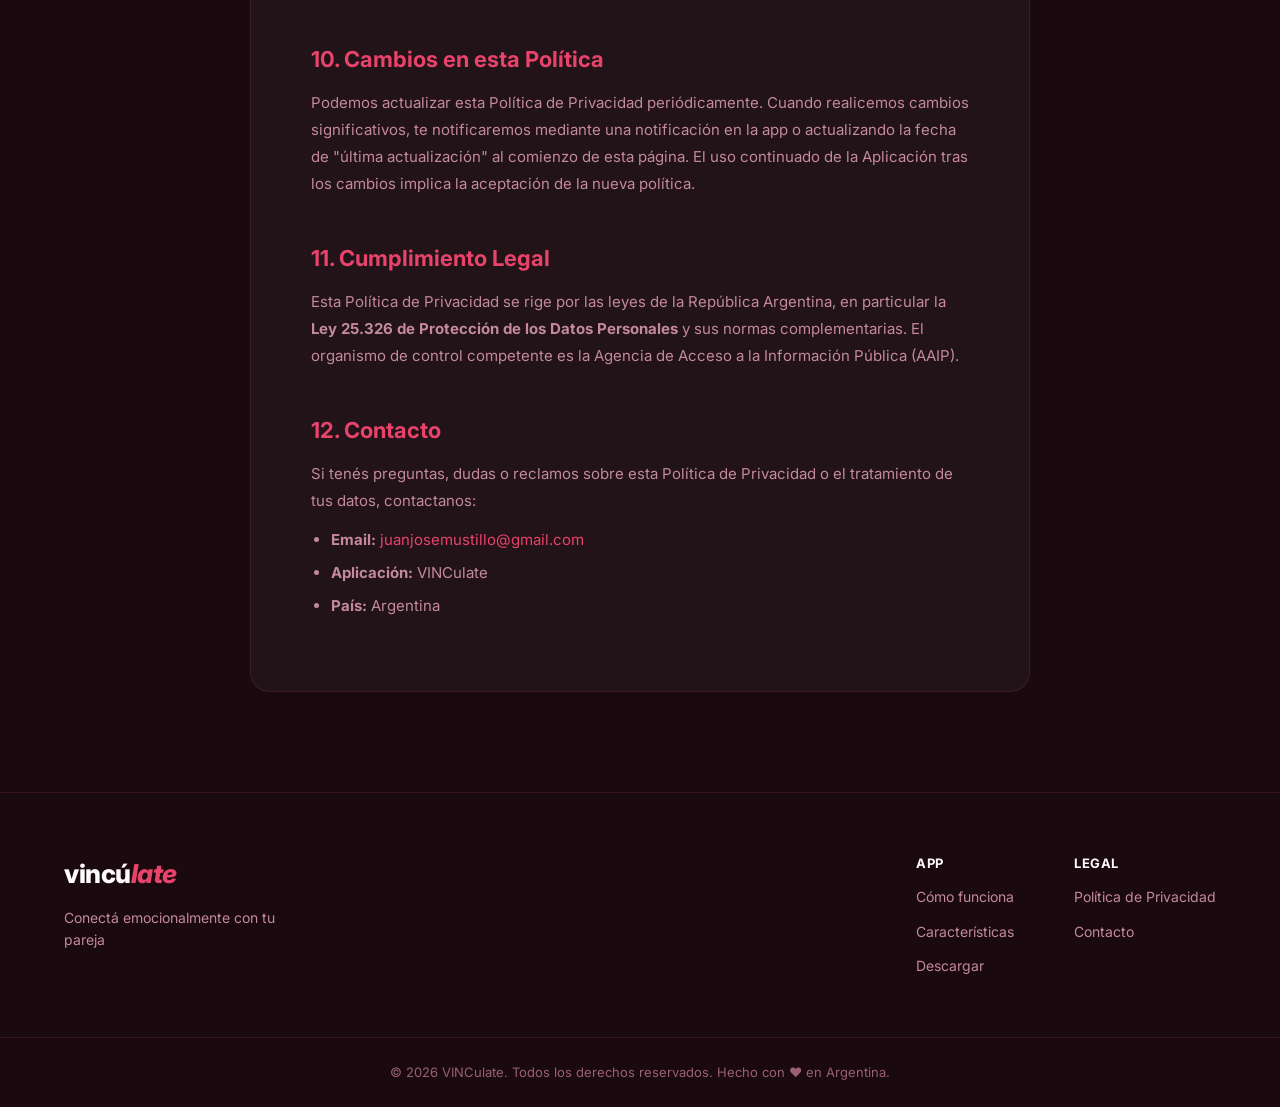
==== commit c796fb82: "Add AdMob disclosure and fix app name to VINCulate" ====
--- a/privacy-policy.html
+++ b/privacy-policy.html
@@ -3,7 +3,7 @@
 <head>
     <meta charset="UTF-8">
     <meta name="viewport" content="width=device-width, initial-scale=1.0">
-    <title>Política de Privacidad — Vincúlate</title>
+    <title>Política de Privacidad — VINCulate</title>
     <link rel="stylesheet" href="style.css">
     <link rel="preconnect" href="https://fonts.googleapis.com">
     <link href="https://fonts.googleapis.com/css2?family=Inter:wght@300;400;500;600;700;800;900&display=swap" rel="stylesheet">
@@ -38,12 +38,12 @@
 
                 <h2>1. Introducción</h2>
                 <p>
-                    Vincúlate ("la Aplicación", "nosotros") se compromete a proteger tu privacidad.
+                    VINCulate ("la Aplicación", "nosotros") se compromete a proteger tu privacidad.
                     Esta Política de Privacidad describe qué información recopilamos, cómo la usamos,
                     cómo la protegemos y cuáles son tus derechos.
                 </p>
                 <p>
-                    Al usar Vincúlate, aceptás los términos de esta política. Si no estás de acuerdo,
+                    Al usar VINCulate, aceptás los términos de esta política. Si no estás de acuerdo,
                     no uses la Aplicación.
                 </p>
 
@@ -81,6 +81,11 @@
                         <strong>Expo Notifications:</strong> Utilizamos la infraestructura de Expo para el envío de notificaciones push.
                     </li>
                     <li>
+                        <strong>Google AdMob:</strong> Mostramos anuncios a través de Google AdMob, que puede recopilar datos del dispositivo para personalizar publicidad.
+                        Podés optar por anuncios no personalizados en los ajustes de tu cuenta de Google.
+                        Consultá la <a href="https://policies.google.com/privacy" target="_blank" rel="noopener">Política de Privacidad de Google</a>.
+                    </li>
+                    <li>
                         <strong>Requerimientos legales:</strong> Si la ley argentina lo requiere o para proteger los derechos legales de la Aplicación.
                     </li>
                 </ul>
@@ -116,14 +121,14 @@
 
                 <h2>8. Notificaciones Push</h2>
                 <p>
-                    Vincúlate usa notificaciones push para alertarte cuando tu pareja te envía una señal.
+                    VINCulate usa notificaciones push para alertarte cuando tu pareja te envía una señal.
                     Podés desactivarlas en cualquier momento desde los Ajustes de tu dispositivo Android
-                    (Configuración → Apps → Vincúlate → Notificaciones).
+                    (Configuración → Apps → VINCulate → Notificaciones).
                 </p>
 
                 <h2>9. Privacidad de Menores</h2>
                 <p>
-                    Vincúlate no está destinada a personas menores de 13 años.
+                    VINCulate no está destinada a personas menores de 13 años.
                     No recopilamos intencionalmente información de menores.
                     Si tenés conocimiento de que un menor nos proporcionó información personal, contactanos
                     para que podamos eliminarla.
@@ -149,7 +154,7 @@
                 <p>Si tenés preguntas, dudas o reclamos sobre esta Política de Privacidad o el tratamiento de tus datos, contactanos:</p>
                 <ul>
                     <li><strong>Email:</strong> <a href="mailto:juanjosemustillo@gmail.com">juanjosemustillo@gmail.com</a></li>
-                    <li><strong>Aplicación:</strong> Vincúlate</li>
+                    <li><strong>Aplicación:</strong> VINCulate</li>
                     <li><strong>País:</strong> Argentina</li>
                 </ul>
 
@@ -180,7 +185,7 @@
         </div>
         <div class="footer-bottom">
             <div class="container">
-                <p>&copy; 2026 Vincúlate. Todos los derechos reservados. Hecho con ❤️ en Argentina.</p>
+                <p>&copy; 2026 VINCulate. Todos los derechos reservados. Hecho con ❤️ en Argentina.</p>
             </div>
         </div>
     </footer>
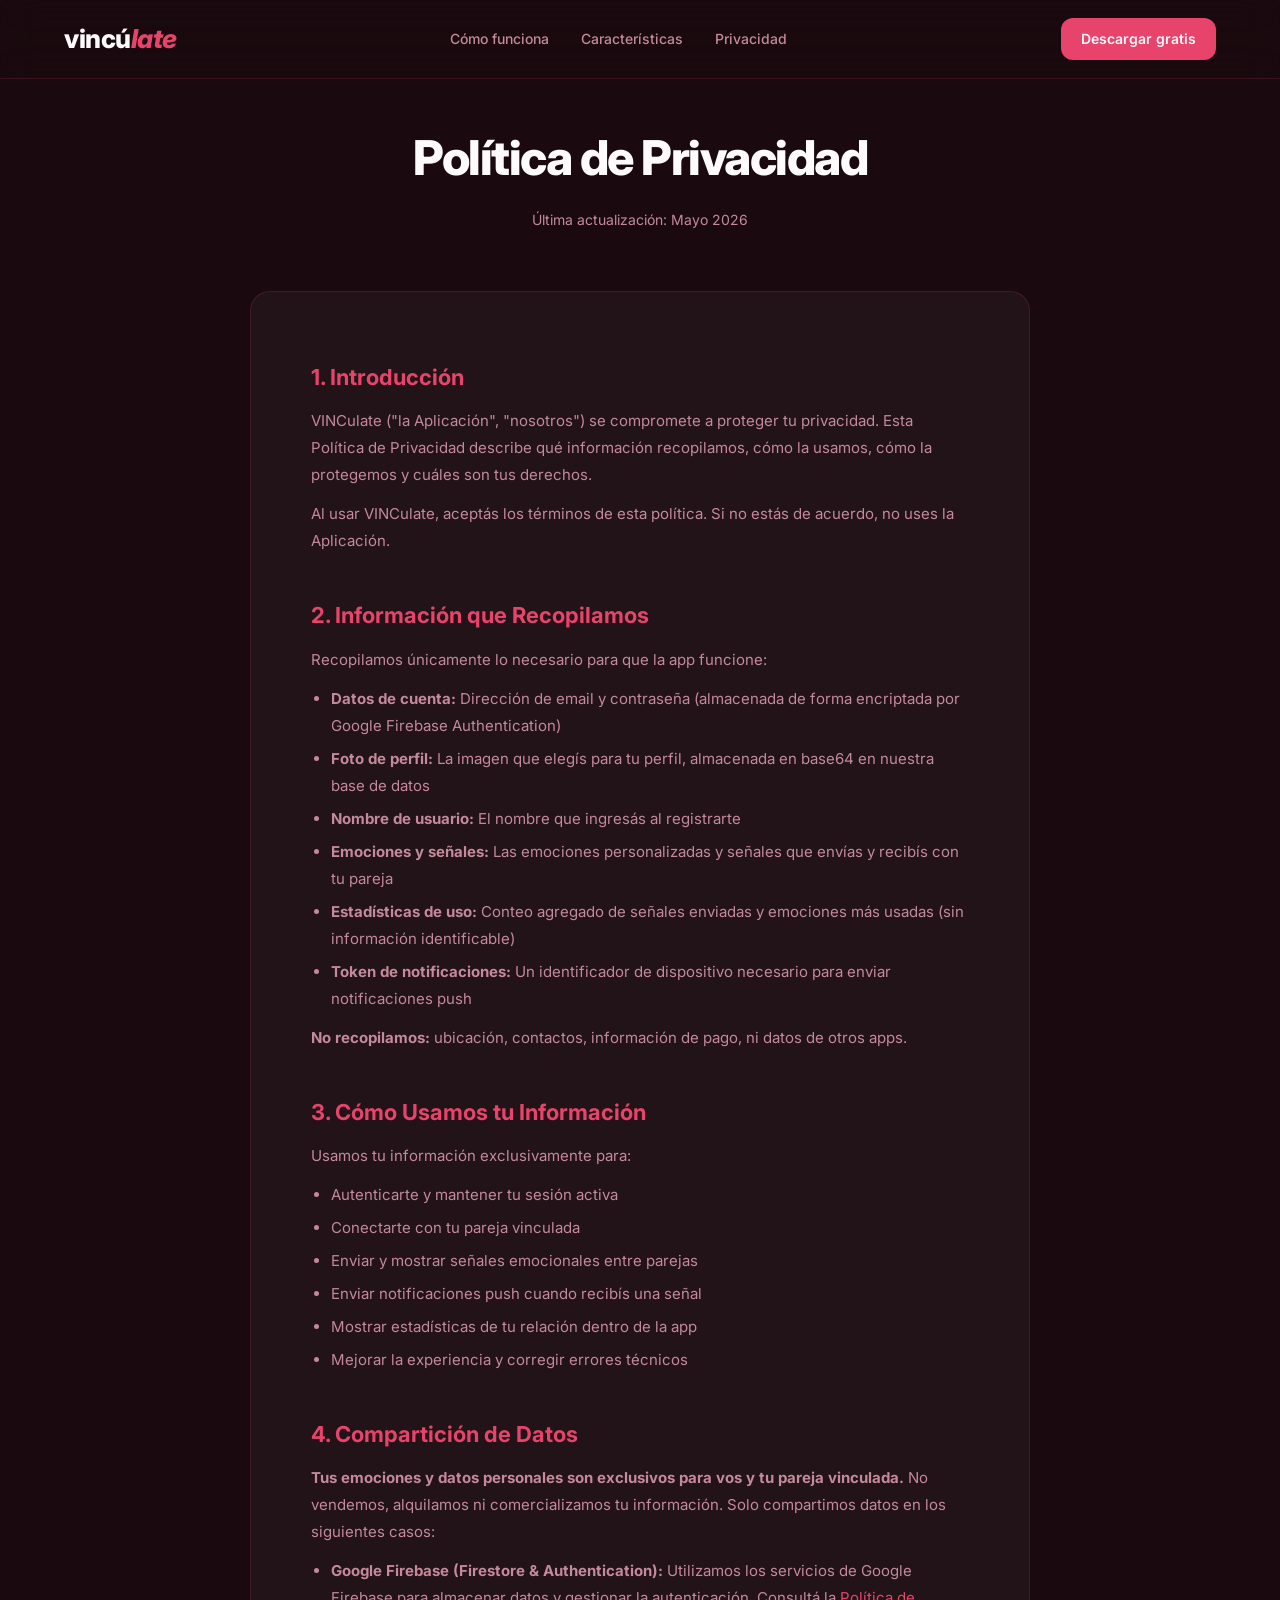
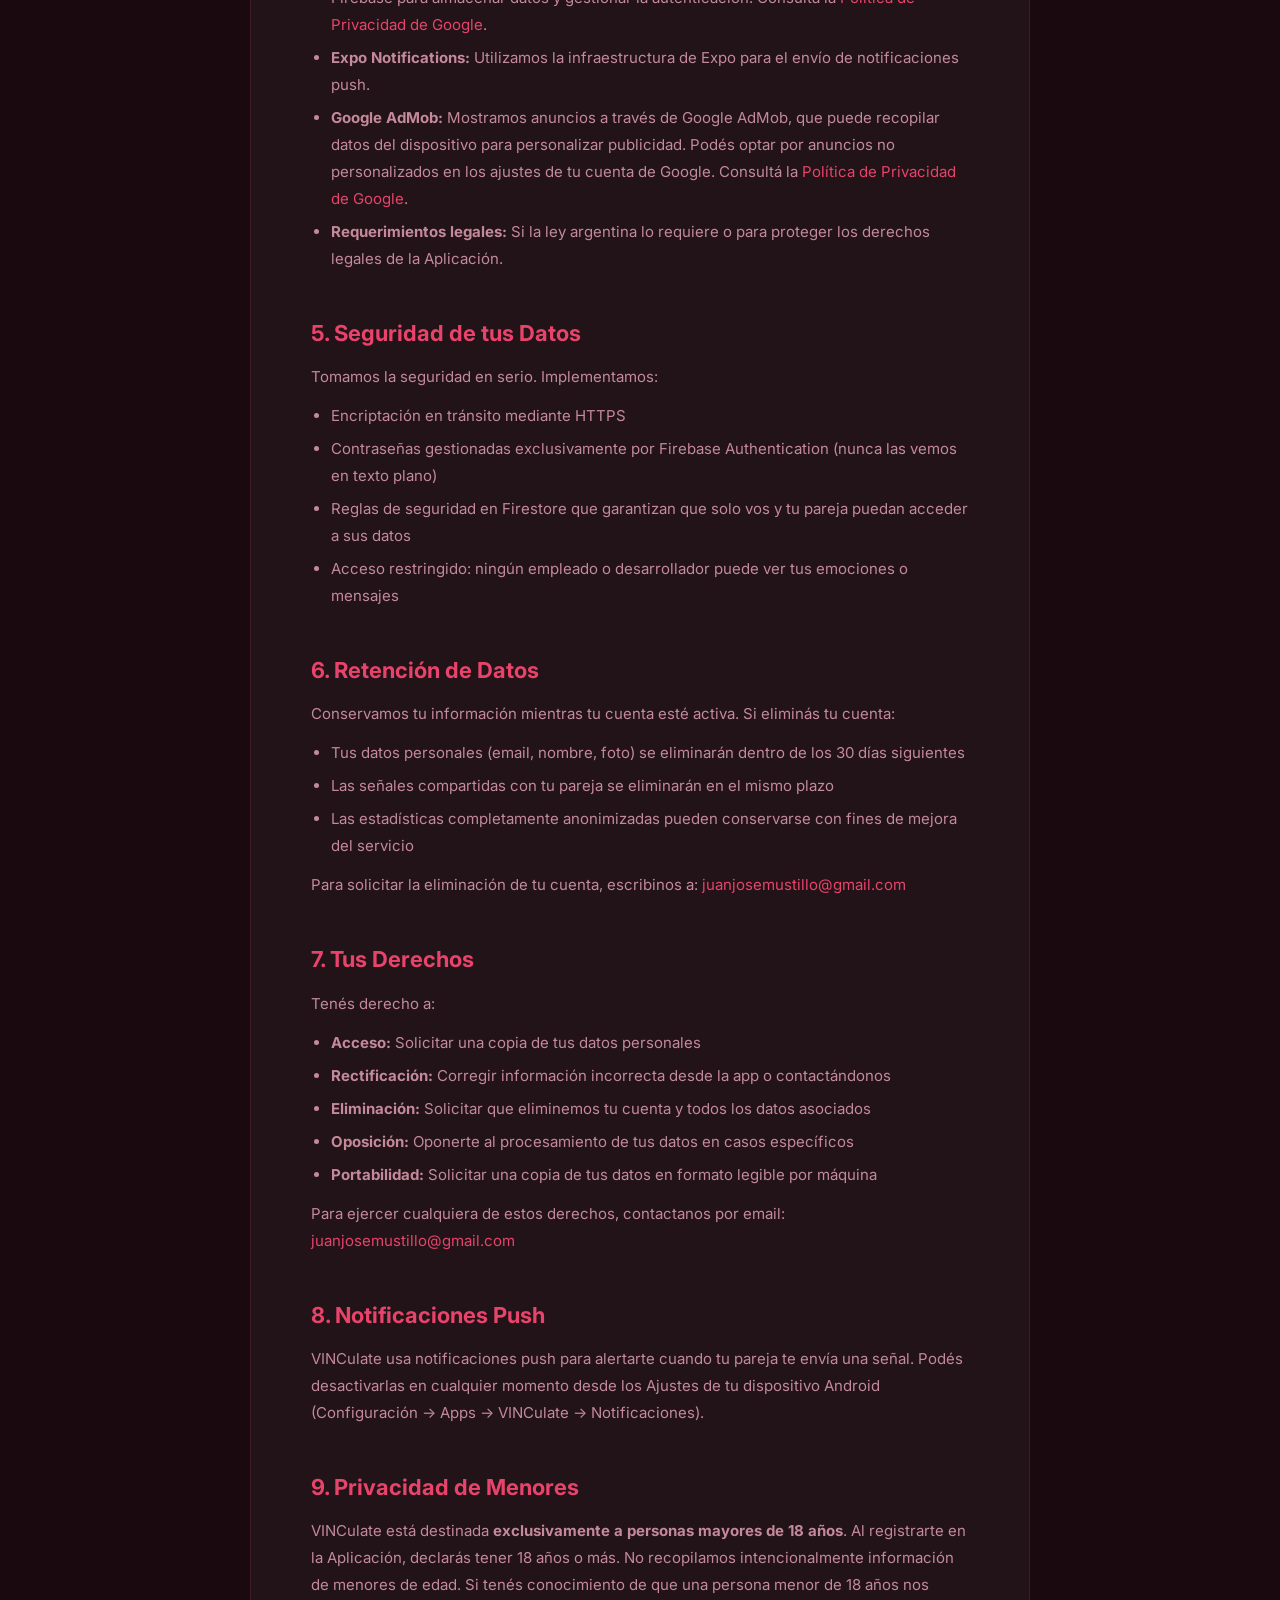
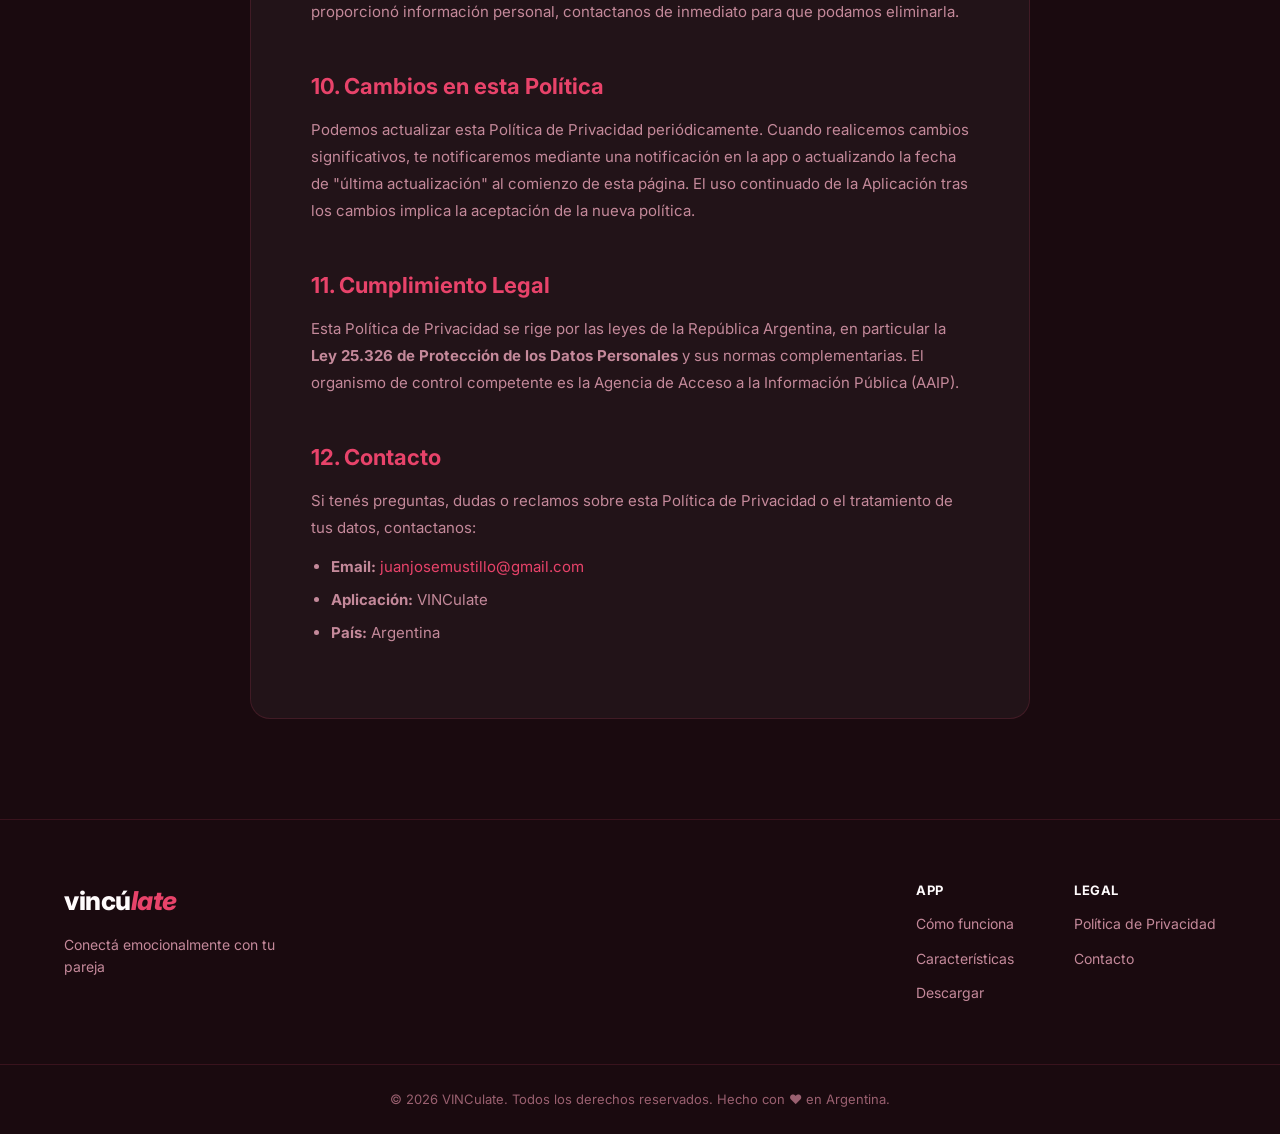
==== commit 575f52ad: "Update age restriction to 18+" ====
--- a/privacy-policy.html
+++ b/privacy-policy.html
@@ -128,10 +128,11 @@
 
                 <h2>9. Privacidad de Menores</h2>
                 <p>
-                    VINCulate no está destinada a personas menores de 13 años.
-                    No recopilamos intencionalmente información de menores.
-                    Si tenés conocimiento de que un menor nos proporcionó información personal, contactanos
-                    para que podamos eliminarla.
+                    VINCulate está destinada <strong>exclusivamente a personas mayores de 18 años</strong>.
+                    Al registrarte en la Aplicación, declarás tener 18 años o más.
+                    No recopilamos intencionalmente información de menores de edad.
+                    Si tenés conocimiento de que una persona menor de 18 años nos proporcionó información personal,
+                    contactanos de inmediato para que podamos eliminarla.
                 </p>
 
                 <h2>10. Cambios en esta Política</h2>
